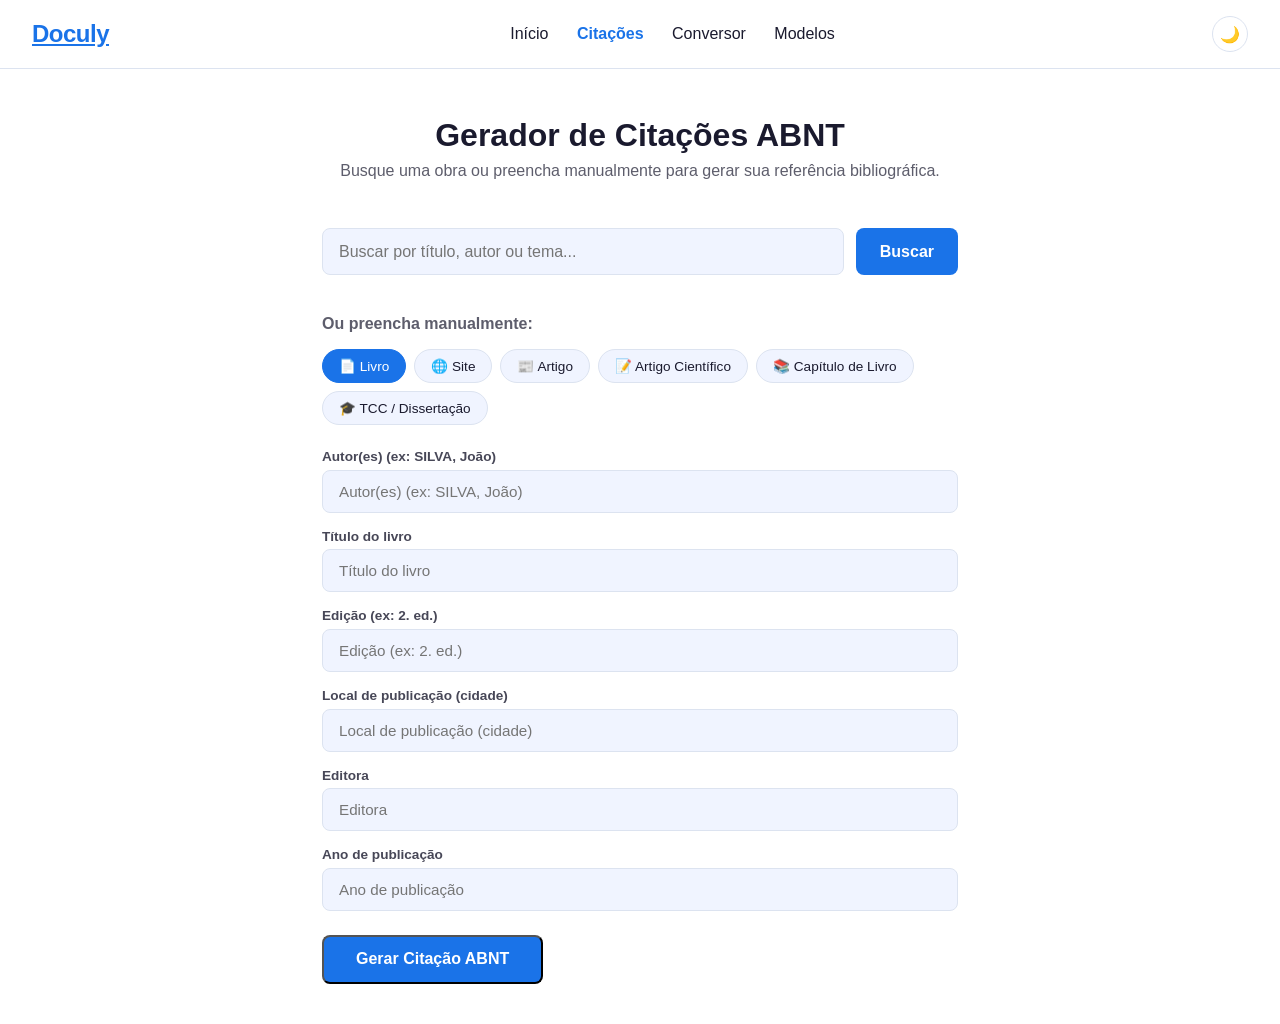
==== citacoes.html @ acb1370f "feat:pagina de citacoes ABNT" ====
<!DOCTYPE html>
<html lang="pt-BR">
<head>
  <meta charset="UTF-8" />
  <meta name="viewport" content="width=device-width, initial-scale=1.0" />
  <title>Citações ABNT — Doculy</title>
  <link rel="stylesheet" href="css/style.css" />
  <link rel="stylesheet" href="css/citacoes.css" />
</head>
<body>

  <!-- NAVBAR -->
  <nav class="navbar">
    <a href="index.html" class="logo">Doculy</a>
    <div class="nav-links">
      <a href="index.html">Início</a>
      <a href="citacoes.html" class="active">Citações</a>
      <a href="#">Conversor</a>
      <a href="#">Modelos</a>
    </div>
    <button class="dark-toggle">🌙</button>
  </nav>

  <!-- CABEÇALHO DA PÁGINA -->
  <section class="page-header">
    <h1>Gerador de Citações ABNT</h1>
    <p>Busque uma obra ou preencha manualmente para gerar sua referência bibliográfica.</p>
  </section>

  <!-- BUSCA -->
  <section class="search-section">
    <div class="search-box">
      <input type="text" id="searchInput" placeholder="Buscar por título, autor ou tema..." />
      <button id="searchBtn">Buscar</button>
    </div>
    <div id="searchResults" class="search-results hidden"></div>
  </section>

  <!-- SELETOR DE TIPO DE CITAÇÃO -->
  <section class="citation-types">
    <h2>Ou preencha manualmente:</h2>
    <div class="type-buttons">
      <button class="type-btn active" data-type="livro">📄 Livro</button>
      <button class="type-btn" data-type="site">🌐 Site</button>
      <button class="type-btn" data-type="artigo">📰 Artigo</button>
      <button class="type-btn" data-type="cientifico">📝 Artigo Científico</button>
      <button class="type-btn" data-type="capitulo">📚 Capítulo de Livro</button>
      <button class="type-btn" data-type="tcc">🎓 TCC / Dissertação</button>
    </div>
  </section>

  <!-- FORMULÁRIO DINÂMICO -->
  <section class="form-section">
    <div id="citationForm" class="citation-form">
      <!-- Formulário vai ser gerado pelo JavaScript -->
    </div>

    <button id="generateBtn" class="btn-primary">Gerar Citação ABNT</button>
  </section>

  <!-- RESULTADO -->
  <section id="resultSection" class="result-section hidden">
    <h2>Sua citação gerada:</h2>
    <div id="citationResult" class="citation-result"></div>
    <button id="copyBtn" class="btn-copy">📋 Copiar citação</button>
  </section>

  <script src="js/main.js"></script>
  <script src="js/citacoes.js"></script>
</body>
</html>
---- css/style.css ----
/* ===== VARIÁVEIS DE COR ===== */
/* Aqui definimos as cores do site. Usando variáveis, 
   basta mudar aqui e muda em todo o site */
:root {
  --bg: #ffffff;
  --text: #1a1a2e;
  --primary: #1a73e8;
  --primary-dark: #1557b0;
  --card-bg: #f0f4ff;
  --nav-bg: #ffffff;
  --border: #dce3f0;
}

/* ===== MODO DARK ===== */
body.dark {
  --bg: #0f0f1a;
  --text: #e8eaf6;
  --primary: #4d9fff;
  --primary-dark: #1a73e8;
  --card-bg: #1a1a2e;
  --nav-bg: #12121f;
  --border: #2a2a45;
}

/* ===== RESET E BASE ===== */
* {
  margin: 0;
  padding: 0;
  box-sizing: border-box;
}

body {
  font-family: 'Segoe UI', sans-serif;
  background-color: var(--bg);
  color: var(--text);
  transition: background 0.3s, color 0.3s;
}

/* ===== NAVBAR ===== */
.navbar {
  display: flex;
  justify-content: space-between;
  align-items: center;
  padding: 1rem 2rem;
  background-color: var(--nav-bg);
  border-bottom: 1px solid var(--border);
  position: sticky;
  top: 0;
  z-index: 100;
}

.logo {
  font-size: 1.5rem;
  font-weight: 700;
  color: var(--primary);
  letter-spacing: -0.5px;
}

.nav-links a {
  margin-left: 1.5rem;
  text-decoration: none;
  color: var(--text);
  font-weight: 500;
  transition: color 0.2s;
}

.nav-links a:hover {
  color: var(--primary);
}

.dark-toggle {
  background: none;
  border: 1px solid var(--border);
  border-radius: 50%;
  width: 36px;
  height: 36px;
  cursor: pointer;
  font-size: 1rem;
  transition: background 0.2s;
}

.dark-toggle:hover {
  background-color: var(--card-bg);
}

/* ===== HERO ===== */
.hero {
  text-align: center;
  padding: 6rem 2rem 4rem;
}

.hero h1 {
  font-size: 2.8rem;
  font-weight: 800;
  line-height: 1.2;
  margin-bottom: 1rem;
  color: var(--text);
}

.hero p {
  font-size: 1.1rem;
  color: var(--text);
  opacity: 0.7;
  max-width: 560px;
  margin: 0 auto 2rem;
}

.btn-primary {
  background-color: var(--primary);
  color: white;
  padding: 0.85rem 2rem;
  border-radius: 8px;
  text-decoration: none;
  font-weight: 600;
  font-size: 1rem;
  transition: background 0.2s, transform 0.1s;
  display: inline-block;
}

.btn-primary:hover {
  background-color: var(--primary-dark);
  transform: translateY(-2px);
}

/* ===== CARDS ===== */
.features {
  display: flex;
  justify-content: center;
  gap: 1.5rem;
  padding: 3rem 2rem 5rem;
  flex-wrap: wrap;
}

.card {
  background-color: var(--card-bg);
  border: 1px solid var(--border);
  border-radius: 12px;
  padding: 2rem;
  width: 280px;
  text-align: center;
  transition: transform 0.2s, box-shadow 0.2s;
}

.card:hover {
  transform: translateY(-4px);
  box-shadow: 0 8px 24px rgba(26, 115, 232, 0.12);
}

.card span {
  font-size: 2.2rem;
}

.card h3 {
  margin: 1rem 0 0.5rem;
  font-size: 1.1rem;
}

.card p {
  font-size: 0.9rem;
  opacity: 0.7;
  line-height: 1.5;
}
---- css/citacoes.css ----
/* ===== CABEÇALHO DA PÁGINA ===== */
.page-header {
  text-align: center;
  padding: 3rem 2rem 1.5rem;
}

.page-header h1 {
  font-size: 2rem;
  font-weight: 800;
  margin-bottom: 0.5rem;
}

.page-header p {
  opacity: 0.7;
  font-size: 1rem;
}

/* ===== BUSCA ===== */
.search-section {
  max-width: 700px;
  margin: 0 auto;
  padding: 1.5rem 2rem;
}

.search-box {
  display: flex;
  gap: 0.75rem;
}

.search-box input {
  flex: 1;
  padding: 0.85rem 1rem;
  border: 1px solid var(--border);
  border-radius: 8px;
  font-size: 1rem;
  background-color: var(--card-bg);
  color: var(--text);
  outline: none;
  transition: border 0.2s;
}

.search-box input:focus {
  border-color: var(--primary);
}

.search-box button {
  padding: 0.85rem 1.5rem;
  background-color: var(--primary);
  color: white;
  border: none;
  border-radius: 8px;
  font-size: 1rem;
  font-weight: 600;
  cursor: pointer;
  transition: background 0.2s;
}

.search-box button:hover {
  background-color: var(--primary-dark);
}

/* ===== RESULTADOS DA BUSCA ===== */
.search-results {
  margin-top: 1rem;
  display: flex;
  flex-direction: column;
  gap: 0.75rem;
}

.search-results.hidden {
  display: none;
}

.result-item {
  background-color: var(--card-bg);
  border: 1px solid var(--border);
  border-radius: 8px;
  padding: 1rem;
  cursor: pointer;
  transition: border-color 0.2s, transform 0.1s;
}

.result-item:hover {
  border-color: var(--primary);
  transform: translateX(4px);
}

.result-item h4 {
  font-size: 0.95rem;
  margin-bottom: 0.25rem;
}

.result-item p {
  font-size: 0.8rem;
  opacity: 0.6;
}

/* ===== TIPOS DE CITAÇÃO ===== */
.citation-types {
  max-width: 700px;
  margin: 1rem auto;
  padding: 0 2rem;
}

.citation-types h2 {
  font-size: 1rem;
  font-weight: 600;
  margin-bottom: 1rem;
  opacity: 0.7;
}

.type-buttons {
  display: flex;
  flex-wrap: wrap;
  gap: 0.5rem;
}

.type-btn {
  padding: 0.5rem 1rem;
  border: 1px solid var(--border);
  border-radius: 20px;
  background-color: var(--card-bg);
  color: var(--text);
  font-size: 0.85rem;
  cursor: pointer;
  transition: all 0.2s;
}

.type-btn:hover {
  border-color: var(--primary);
  color: var(--primary);
}

.type-btn.active {
  background-color: var(--primary);
  color: white;
  border-color: var(--primary);
}

/* ===== FORMULÁRIO ===== */
.form-section {
  max-width: 700px;
  margin: 1.5rem auto;
  padding: 0 2rem 1rem;
}

.citation-form {
  display: flex;
  flex-direction: column;
  gap: 1rem;
  margin-bottom: 1.5rem;
}

.form-group {
  display: flex;
  flex-direction: column;
  gap: 0.35rem;
}

.form-group label {
  font-size: 0.85rem;
  font-weight: 600;
  opacity: 0.8;
}

.form-group input {
  padding: 0.75rem 1rem;
  border: 1px solid var(--border);
  border-radius: 8px;
  font-size: 0.95rem;
  background-color: var(--card-bg);
  color: var(--text);
  outline: none;
  transition: border 0.2s;
}

.form-group input:focus {
  border-color: var(--primary);
}

/* ===== RESULTADO ===== */
.result-section {
  max-width: 700px;
  margin: 1rem auto 4rem;
  padding: 0 2rem;
}

.result-section.hidden {
  display: none;
}

.result-section h2 {
  font-size: 1rem;
  font-weight: 600;
  margin-bottom: 0.75rem;
  opacity: 0.7;
}

.citation-result {
  background-color: var(--card-bg);
  border: 1px solid var(--border);
  border-left: 4px solid var(--primary);
  border-radius: 8px;
  padding: 1.25rem;
  font-size: 0.95rem;
  line-height: 1.7;
  margin-bottom: 1rem;
}

.btn-copy {
  padding: 0.7rem 1.5rem;
  background-color: transparent;
  border: 1px solid var(--primary);
  color: var(--primary);
  border-radius: 8px;
  font-size: 0.9rem;
  font-weight: 600;
  cursor: pointer;
  transition: all 0.2s;
}

.btn-copy:hover {
  background-color: var(--primary);
  color: white;
}

/* ===== LINK ATIVO NA NAVBAR ===== */
.nav-links a.active {
  color: var(--primary);
  font-weight: 700;
}
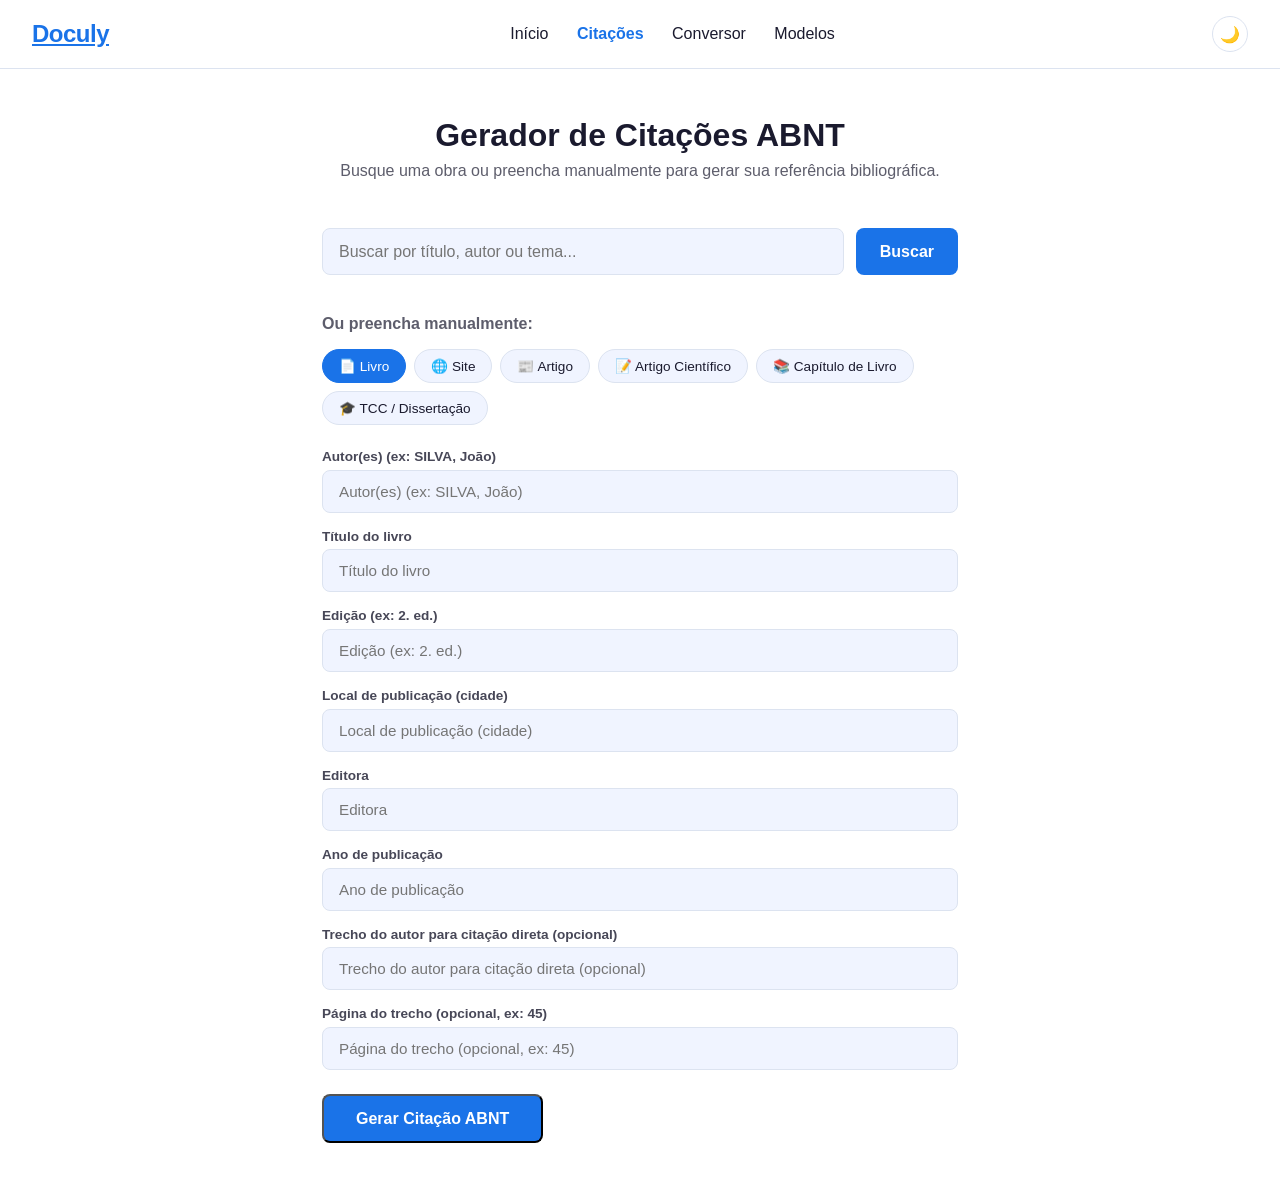
==== commit bb6b40c2: "conversor adicionado" ====
--- a/citacoes.html
+++ b/citacoes.html
@@ -15,8 +15,8 @@
     <div class="nav-links">
       <a href="index.html">Início</a>
       <a href="citacoes.html" class="active">Citações</a>
-      <a href="#">Conversor</a>
-      <a href="#">Modelos</a>
+      <a href="conversor.html">Conversor</a>
+      <a href="modelos.html">Modelos</a>
     </div>
     <button class="dark-toggle">🌙</button>
   </nav>
--- a/css/citacoes.css
+++ b/css/citacoes.css
@@ -228,4 +228,39 @@
 .nav-links a.active {
   color: var(--primary);
   font-weight: 700;
+}
+/* ===== BLOCOS DE CITAÇÃO ===== */
+.citation-block {
+  background-color: var(--card-bg);
+  border: 1px solid var(--border);
+  border-radius: 8px;
+  padding: 1.25rem;
+  margin-bottom: 1rem;
+}
+
+.citation-block:first-child {
+  border-left: 4px solid var(--primary);
+}
+
+.citation-block:nth-child(2) {
+  border-left: 4px solid #10b981;
+}
+
+.citation-block:nth-child(3) {
+  border-left: 4px solid #f59e0b;
+}
+
+.citation-label {
+  font-size: 0.78rem;
+  font-weight: 700;
+  opacity: 0.6;
+  text-transform: uppercase;
+  letter-spacing: 0.5px;
+  display: block;
+  margin-bottom: 0.6rem;
+}
+
+.citation-block p {
+  font-size: 0.95rem;
+  line-height: 1.7;
 }
